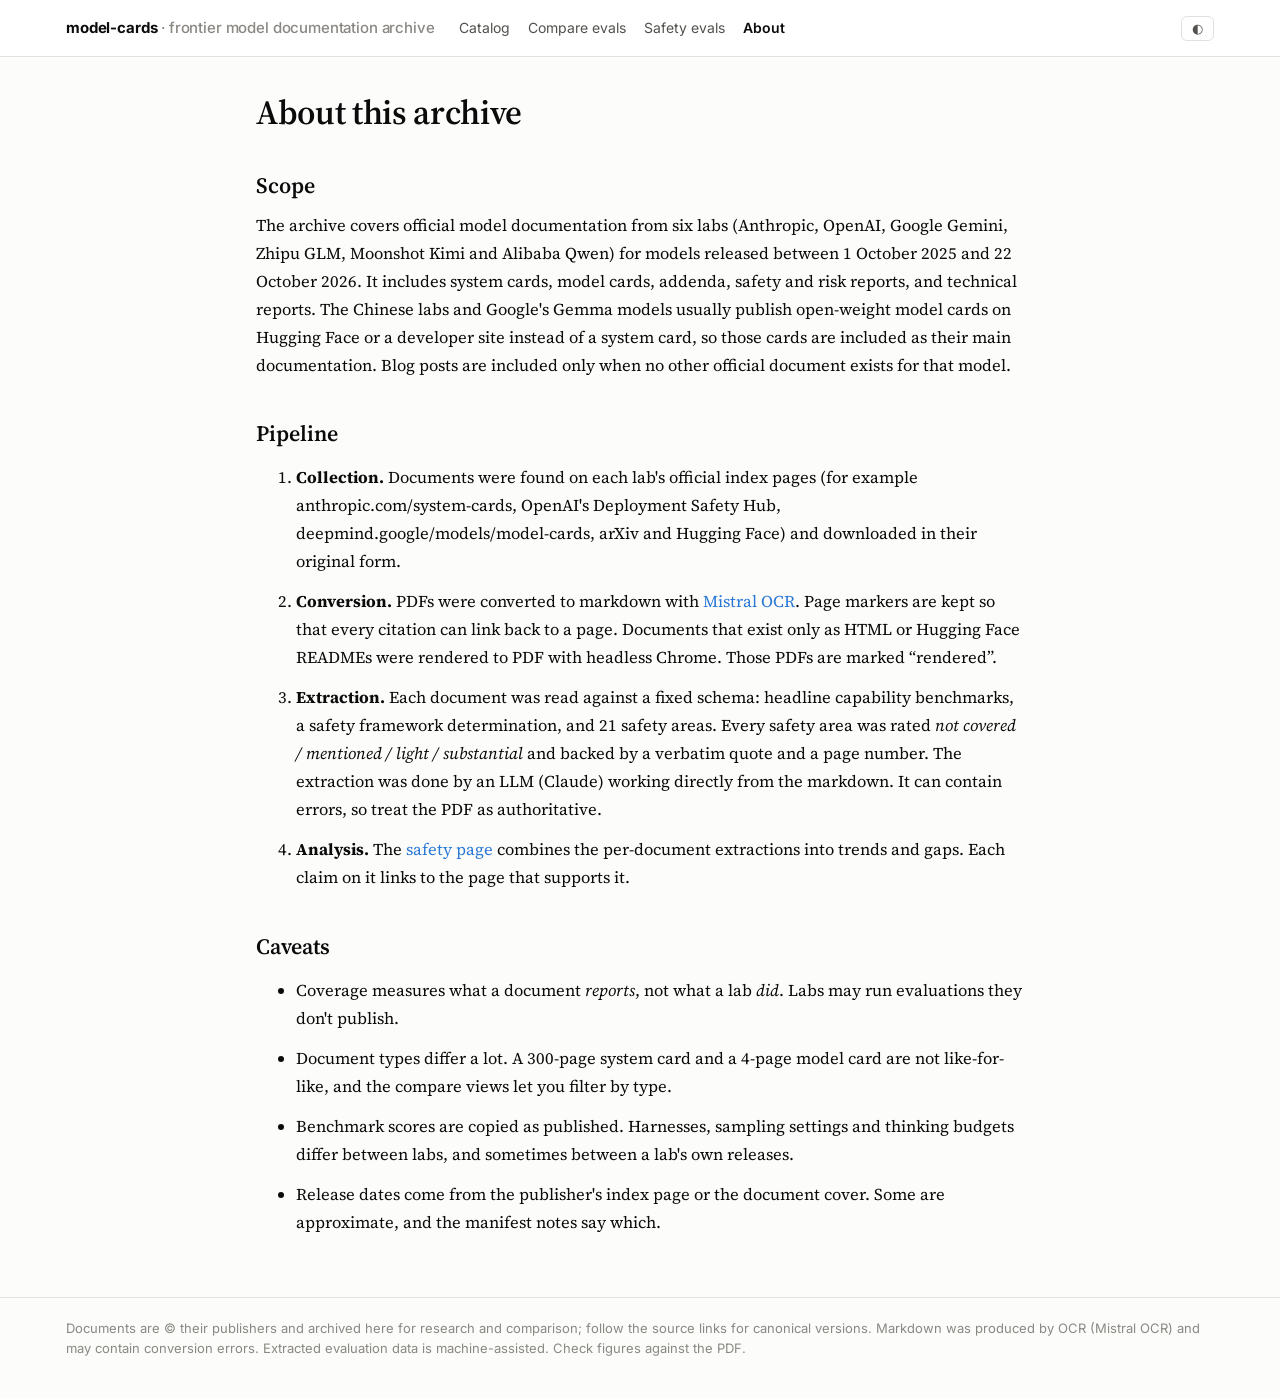
==== site/about.html @ 9df0f443 "Model card archive: 111 docs from 6 labs, OCR markdown, eval extraction, static site Co-Authored-By:" ====
<!doctype html>
<html lang="en">
<head>
<meta charset="utf-8">
<meta name="viewport" content="width=device-width, initial-scale=1">
<title>About Model Cards</title>
<meta name="description" content="How the model card archive was collected, converted, and analyzed.">
<link rel="preconnect" href="https://fonts.googleapis.com">
<link href="https://fonts.googleapis.com/css2?family=Inter:wght@400;500;600;700&family=Source+Serif+4:opsz,wght@8..60,400;8..60,600&display=swap" rel="stylesheet">
<link rel="stylesheet" href="assets/style.css">
</head>
<body>
<main class="wrap prose">
  <h1>About this archive</h1>
  <h2>Scope</h2>
  <p>The archive covers official model documentation from six labs (Anthropic, OpenAI, Google Gemini, Zhipu GLM, Moonshot Kimi and Alibaba Qwen) for models released between 1 October 2025 and 22 October 2026. It includes system cards, model cards, addenda, safety and risk reports, and technical reports. The Chinese labs and Google's Gemma models usually publish open-weight model cards on Hugging Face or a developer site instead of a system card, so those cards are included as their main documentation. Blog posts are included only when no other official document exists for that model.</p>
  <h2>Pipeline</h2>
  <ol>
    <li><b>Collection.</b> Documents were found on each lab's official index pages (for example anthropic.com/system-cards, OpenAI's Deployment Safety Hub, deepmind.google/models/model-cards, arXiv and Hugging Face) and downloaded in their original form.</li>
    <li><b>Conversion.</b> PDFs were converted to markdown with <a href="https://docs.mistral.ai/capabilities/document_ai/basic_ocr/">Mistral OCR</a>. Page markers are kept so that every citation can link back to a page. Documents that exist only as HTML or Hugging Face READMEs were rendered to PDF with headless Chrome. Those PDFs are marked “rendered”.</li>
    <li><b>Extraction.</b> Each document was read against a fixed schema: headline capability benchmarks, a safety framework determination, and 21 safety areas. Every safety area was rated <i>not covered / mentioned / light / substantial</i> and backed by a verbatim quote and a page number. The extraction was done by an LLM (Claude) working directly from the markdown. It can contain errors, so treat the PDF as authoritative.</li>
    <li><b>Analysis.</b> The <a href="safety.html">safety page</a> combines the per-document extractions into trends and gaps. Each claim on it links to the page that supports it.</li>
  </ol>
  <h2>Caveats</h2>
  <ul>
    <li>Coverage measures what a document <i>reports</i>, not what a lab <i>did</i>. Labs may run evaluations they don't publish.</li>
    <li>Document types differ a lot. A 300-page system card and a 4-page model card are not like-for-like, and the compare views let you filter by type.</li>
    <li>Benchmark scores are copied as published. Harnesses, sampling settings and thinking budgets differ between labs, and sometimes between a lab's own releases.</li>
    <li>Release dates come from the publisher's index page or the document cover. Some are approximate, and the manifest notes say which.</li>
  </ul>
</main>
<script src="assets/common.js"></script>
<script>header("about.html");</script>
</body>
</html>
---- site/assets/style.css ----
:root {
  color-scheme: light;
  --bg: #fcfcfb;
  --surface: #ffffff;
  --surface-2: #f3f2ef;
  --border: #e3e1dc;
  --text: #0b0b0b;
  --text-2: #52514e;
  --muted: #8a8882;
  --accent: #2a78d6;
  --p-anthropic: #eb6834;
  --p-openai: #1baf7a;
  --p-gemini: #2a78d6;
  --p-glm: #6250d6;
  --p-kimi: #e87ba4;
  --p-qwen: #eda100;
  --seq-0: #f3f2ef;
  --seq-1: #b7d3f6;
  --seq-2: #5598e7;
  --seq-3: #184f95;
  --good: #008300;
  --warn: #c98500;
  --bad: #e34948;
  --mono: ui-monospace, SFMono-Regular, Menlo, monospace;
  --sans: "Inter", system-ui, -apple-system, "Segoe UI", sans-serif;
  --serif: "Source Serif 4", Georgia, serif;
}
@media (prefers-color-scheme: dark) {
  :root:not([data-theme="light"]) {
    color-scheme: dark;
    --bg: #141413; --surface: #1a1a19; --surface-2: #232321; --border: #33322f;
    --text: #f0efec; --text-2: #c3c2b7; --muted: #8f8d86; --accent: #3987e5;
    --p-anthropic: #d95926; --p-openai: #199e70; --p-gemini: #3987e5;
    --p-glm: #9085e9; --p-kimi: #d55181; --p-qwen: #c98500;
    --seq-0: #232321; --seq-1: #184f95; --seq-2: #2a78d6; --seq-3: #86b6ef;
  }
}
:root[data-theme="dark"] {
  color-scheme: dark;
  --bg: #141413; --surface: #1a1a19; --surface-2: #232321; --border: #33322f;
  --text: #f0efec; --text-2: #c3c2b7; --muted: #8f8d86; --accent: #3987e5;
  --p-anthropic: #d95926; --p-openai: #199e70; --p-gemini: #3987e5;
  --p-glm: #9085e9; --p-kimi: #d55181; --p-qwen: #c98500;
  --seq-0: #232321; --seq-1: #184f95; --seq-2: #2a78d6; --seq-3: #86b6ef;
}

* { box-sizing: border-box; }
html { -webkit-text-size-adjust: 100%; }
body { margin: 0; background: var(--bg); color: var(--text); font: 15px/1.55 var(--sans); }
a { color: var(--accent); text-decoration: none; }
a:hover { text-decoration: underline; }
.wrap { max-width: 1180px; margin: 0 auto; padding: 0 16px; }

header.top { border-bottom: 1px solid var(--border); background: var(--surface); position: sticky; top: 0; z-index: 10; }
header.top .wrap { display: flex; align-items: center; gap: 24px; height: 56px; }
.brand { font-weight: 700; color: var(--text); letter-spacing: -0.01em; white-space: nowrap; }
.brand span { color: var(--muted); font-weight: 500; }
nav.main { display: flex; gap: 18px; overflow-x: auto; }
nav.main a { color: var(--text-2); font-size: 14px; white-space: nowrap; }
nav.main a.on { color: var(--text); font-weight: 600; }
.theme-btn { margin-left: auto; background: none; border: 1px solid var(--border); color: var(--text-2); border-radius: 6px; padding: 4px 10px; cursor: pointer; font-size: 13px; }

h1 { font: 600 34px/1.15 var(--serif); letter-spacing: -0.01em; margin: 36px 0 10px; }
h2 { font: 600 22px/1.25 var(--serif); margin: 40px 0 12px; }
h3 { font-size: 16px; margin: 24px 0 8px; }
.lede { color: var(--text-2); font-size: 17px; max-width: 760px; margin: 0 0 24px; }
.small { font-size: 13px; color: var(--text-2); }
.muted { color: var(--muted); }

.stats { display: grid; grid-template-columns: repeat(auto-fit, minmax(150px, 1fr)); gap: 12px; margin: 24px 0; }
.stat { background: var(--surface); border: 1px solid var(--border); border-radius: 10px; padding: 14px 16px; }
.stat b { display: block; font: 600 28px/1.1 var(--serif); }
.stat span { color: var(--text-2); font-size: 13px; }

.panel { background: var(--surface); border: 1px solid var(--border); border-radius: 10px; padding: 16px; }
.filters { display: flex; flex-wrap: wrap; gap: 8px; align-items: center; margin: 16px 0; }
.chip { border: 1px solid var(--border); background: var(--surface); color: var(--text-2); border-radius: 999px; padding: 4px 12px; font-size: 13px; cursor: pointer; display: inline-flex; align-items: center; gap: 6px; }
.chip.on { border-color: var(--text-2); color: var(--text); font-weight: 600; }
.dot { width: 9px; height: 9px; border-radius: 50%; display: inline-block; flex: none; }
input.search { border: 1px solid var(--border); background: var(--surface); color: var(--text); border-radius: 8px; padding: 6px 10px; font-size: 14px; min-width: 200px; flex: 1; max-width: 320px; }

.grid { display: grid; grid-template-columns: repeat(auto-fill, minmax(260px, 1fr)); gap: 12px; }
.card { background: var(--surface); border: 1px solid var(--border); border-radius: 10px; padding: 14px 16px; display: flex; flex-direction: column; gap: 6px; color: var(--text); border-left-width: 4px; }
.card:hover { text-decoration: none; border-color: var(--text-2); }
.card .model { font-weight: 600; font-size: 16px; }
.card .meta { font-size: 12.5px; color: var(--text-2); display: flex; gap: 8px; flex-wrap: wrap; }
.tag { font-size: 11.5px; padding: 1px 7px; border-radius: 4px; background: var(--surface-2); color: var(--text-2); white-space: nowrap; }
.tag.ow { background: transparent; border: 1px solid var(--border); }

table { border-collapse: collapse; width: 100%; font-size: 13.5px; }
th, td { text-align: left; padding: 6px 8px; border-bottom: 1px solid var(--border); vertical-align: top; }
th { font-weight: 600; color: var(--text-2); font-size: 12.5px; background: var(--surface); position: sticky; top: 0; }
.scroll { overflow-x: auto; max-width: 100%; }
td.num { font-variant-numeric: tabular-nums; text-align: right; white-space: nowrap; }

/* heatmap */
.heat { width: auto; border-collapse: separate; border-spacing: 2px; font-size: 12px; }
.heat th, .heat td { border: none; padding: 0; }
.heat th.rowh { text-align: right; padding-right: 8px; white-space: nowrap; font-weight: 500; color: var(--text); position: sticky; left: 0; background: var(--bg); z-index: 1; }
.heat th.colh { writing-mode: vertical-rl; transform: rotate(180deg); height: 150px; padding: 4px 0; font-weight: 500; white-space: nowrap; background: var(--bg); text-align: left; }
.heat td.c { width: 20px; min-width: 20px; height: 20px; border-radius: 3px; cursor: pointer; }
.heat td.c.d0 { background: var(--seq-0); }
.heat td.c.d1 { background: var(--seq-1); }
.heat td.c.d2 { background: var(--seq-2); }
.heat td.c.d3 { background: var(--seq-3); }
.legend { display: flex; gap: 14px; flex-wrap: wrap; font-size: 12.5px; color: var(--text-2); margin: 8px 0; align-items: center; }
.legend i { width: 14px; height: 14px; border-radius: 3px; display: inline-block; vertical-align: -2px; margin-right: 5px; }

.tip { position: fixed; pointer-events: none; background: var(--surface); color: var(--text); border: 1px solid var(--border); border-radius: 8px; padding: 8px 10px; font-size: 12.5px; max-width: 340px; box-shadow: 0 4px 16px rgba(0,0,0,.12); z-index: 50; display: none; }
.tip b { display: block; margin-bottom: 2px; }

/* card page */
.doc-head { display: flex; flex-wrap: wrap; gap: 12px 24px; align-items: baseline; }
.tabs { display: flex; gap: 4px; border-bottom: 1px solid var(--border); margin: 20px 0 0; overflow-x: auto; }
.tabs button { background: none; border: none; border-bottom: 2px solid transparent; padding: 8px 14px; color: var(--text-2); cursor: pointer; font-size: 14px; white-space: nowrap; }
.tabs button.on { color: var(--text); border-bottom-color: var(--accent); font-weight: 600; }
.tabpane { display: none; padding: 20px 0; }
.tabpane.on { display: block; }
.md { font: 16px/1.65 var(--serif); max-width: 820px; overflow-wrap: anywhere; }
.md table { font: 13px/1.4 var(--sans); display: block; overflow-x: auto; }
.md img { max-width: 100%; }
.md pre { overflow-x: auto; background: var(--surface-2); padding: 10px; border-radius: 6px; font-size: 13px; }
.md code { font-family: var(--mono); font-size: 0.88em; }
.pagemark { display: block; font: 600 11px var(--sans); color: var(--muted); border-top: 1px dashed var(--border); margin: 28px 0 10px; padding-top: 4px; letter-spacing: .05em; }
.pagemark:target, .pagemark.hl { color: var(--accent); border-top-color: var(--accent); }
iframe.pdf { width: 100%; height: 80vh; border: 1px solid var(--border); border-radius: 8px; background: var(--surface); }
.btn { display: inline-block; border: 1px solid var(--border); background: var(--surface); color: var(--text); padding: 6px 12px; border-radius: 6px; font-size: 13.5px; }
.btn:hover { text-decoration: none; border-color: var(--text-2); }

/* safety page */
.prose { max-width: 800px; font: 16.5px/1.7 var(--serif); }
.prose p, .prose li { margin: 0 0 12px; }
blockquote.q { margin: 10px 0 14px; padding: 8px 14px; border-left: 3px solid var(--border); color: var(--text-2); font: 14.5px/1.55 var(--serif); font-style: italic; }
blockquote.q cite { display: block; font: normal 12.5px var(--sans); margin-top: 4px; }
.gap { border: 1px solid var(--border); border-left: 4px solid var(--warn); border-radius: 8px; padding: 14px 16px; margin: 12px 0; background: var(--surface); }
.gap h3 { margin: 0 0 6px; font-family: var(--sans); }
.sev { font: 600 11px var(--sans); text-transform: uppercase; letter-spacing: .06em; color: var(--text-2); }
.toc { font-size: 14px; columns: 2 240px; padding-left: 18px; }

footer { border-top: 1px solid var(--border); margin-top: 60px; padding: 20px 0 40px; color: var(--muted); font-size: 13px; }

@media (max-width: 640px) {
  h1 { font-size: 27px; }
  header.top .wrap { gap: 14px; }
  .brand span { display: none; }
}
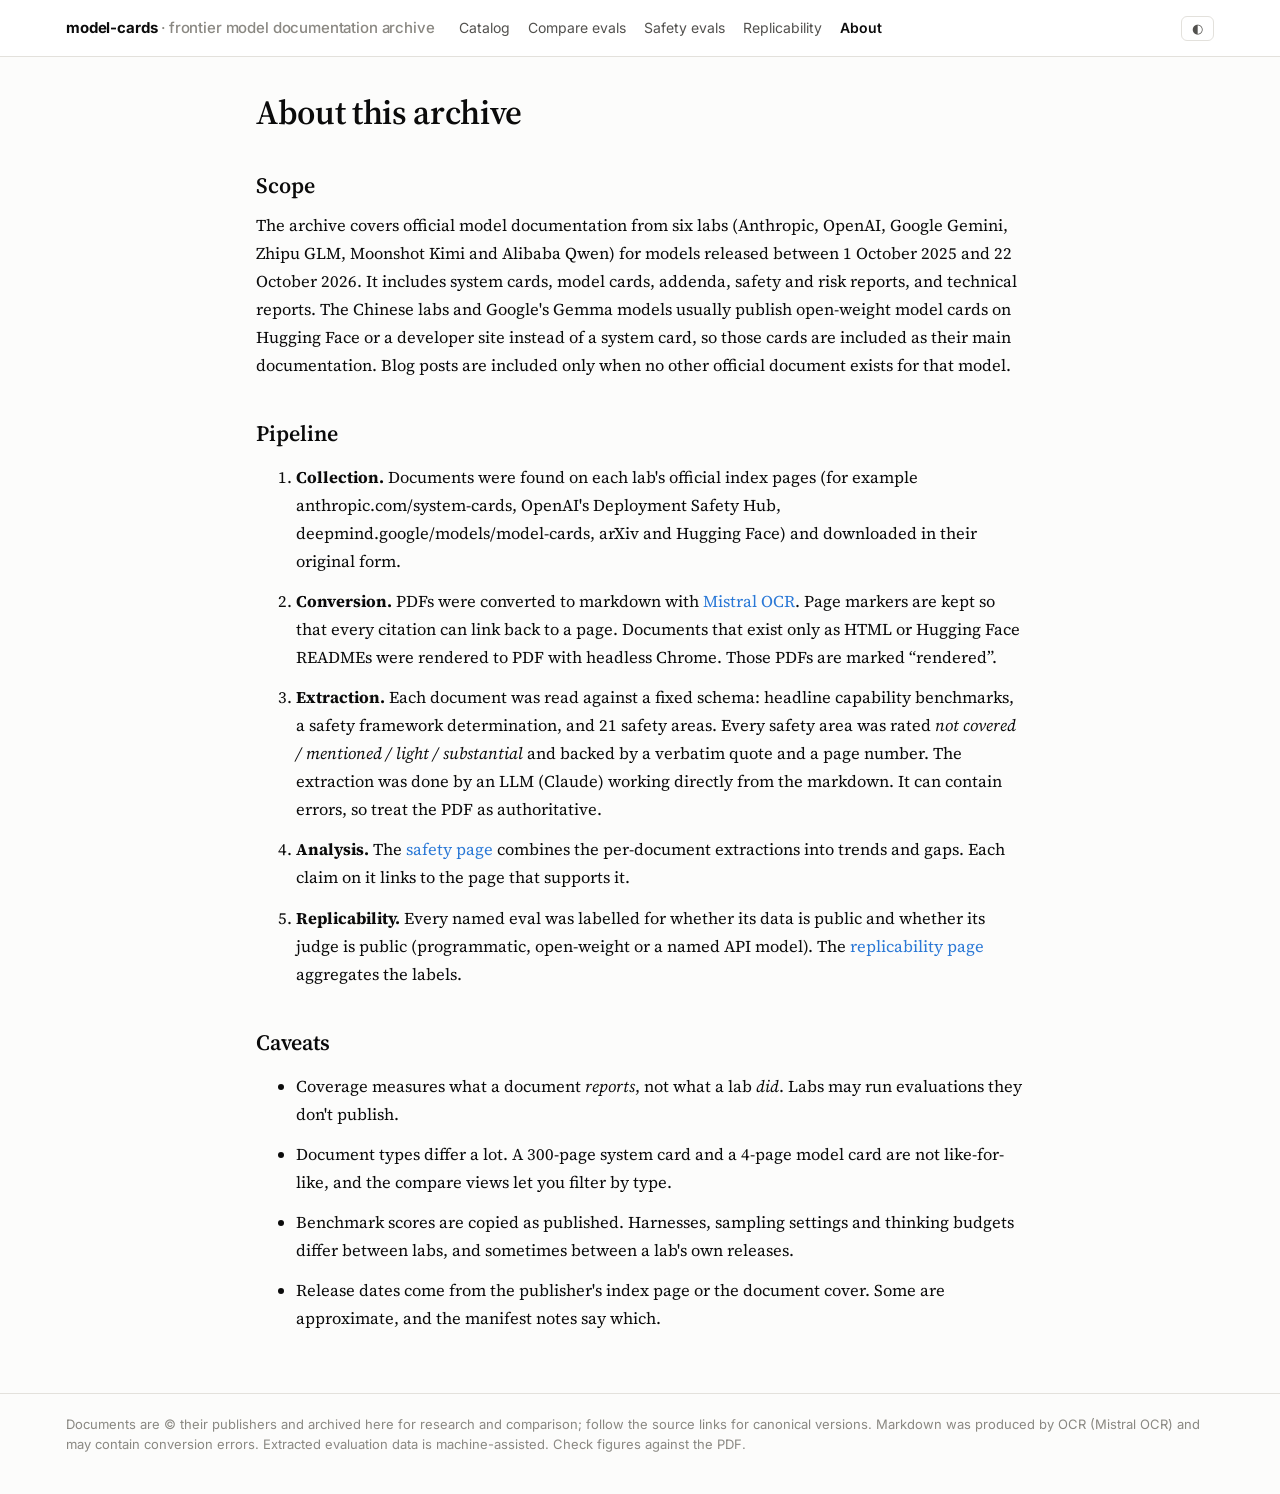
==== commit 9bf00a21: "update" ====
--- a/site/about.html
+++ b/site/about.html
@@ -20,6 +20,7 @@
     <li><b>Conversion.</b> PDFs were converted to markdown with <a href="https://docs.mistral.ai/capabilities/document_ai/basic_ocr/">Mistral OCR</a>. Page markers are kept so that every citation can link back to a page. Documents that exist only as HTML or Hugging Face READMEs were rendered to PDF with headless Chrome. Those PDFs are marked “rendered”.</li>
     <li><b>Extraction.</b> Each document was read against a fixed schema: headline capability benchmarks, a safety framework determination, and 21 safety areas. Every safety area was rated <i>not covered / mentioned / light / substantial</i> and backed by a verbatim quote and a page number. The extraction was done by an LLM (Claude) working directly from the markdown. It can contain errors, so treat the PDF as authoritative.</li>
     <li><b>Analysis.</b> The <a href="safety.html">safety page</a> combines the per-document extractions into trends and gaps. Each claim on it links to the page that supports it.</li>
+    <li><b>Replicability.</b> Every named eval was labelled for whether its data is public and whether its judge is public (programmatic, open-weight or a named API model). The <a href="replicability.html">replicability page</a> aggregates the labels.</li>
   </ol>
   <h2>Caveats</h2>
   <ul>
